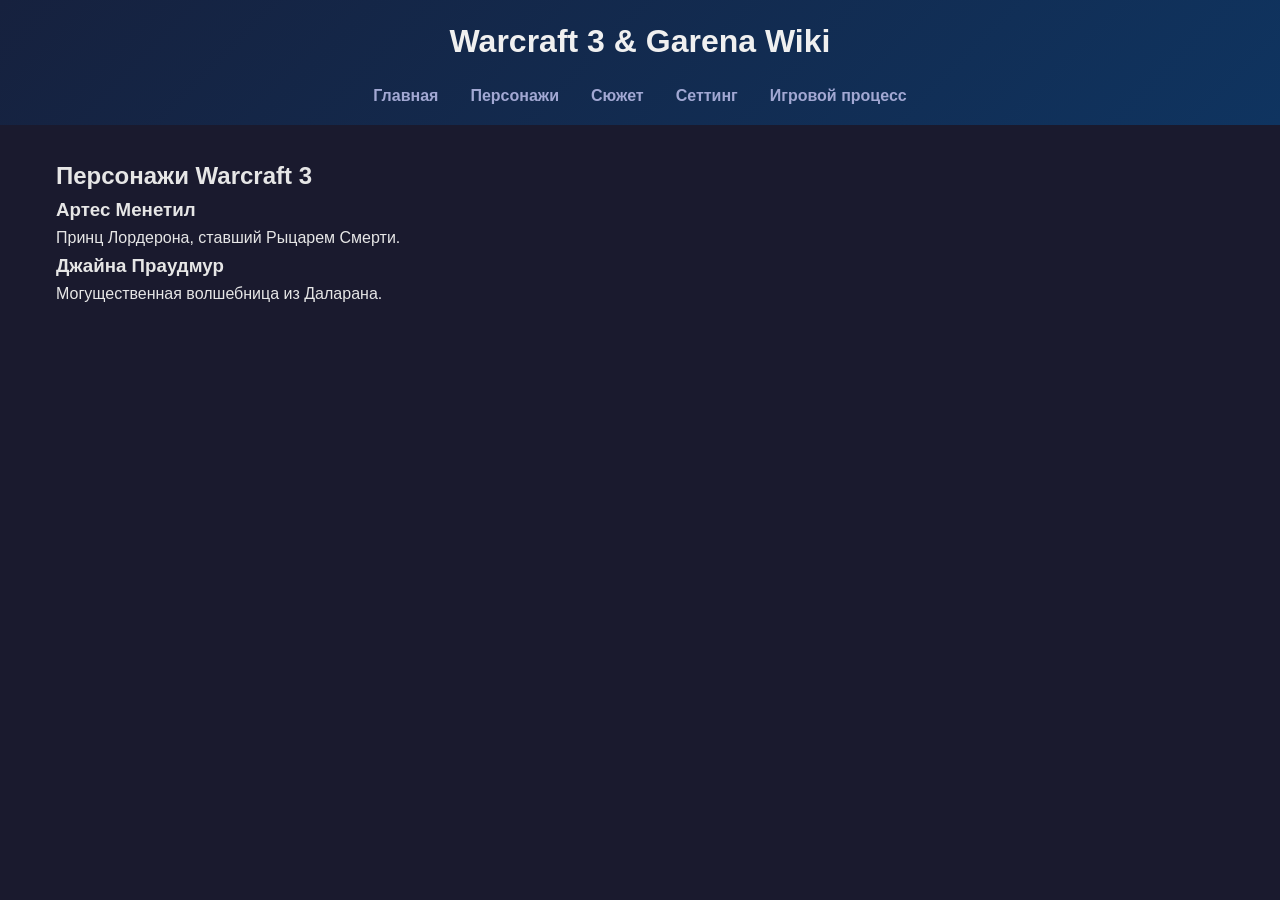
==== characters.html @ 7a8b64fc "Add files via upload" ====
<!DOCTYPE html>
<html lang="ru">
<head>
    <meta charset="UTF-8">
    <meta name="viewport" content="width=device-width, initial-scale=1.0">
    <title>Warcraft 3 & Garena Wiki</title>
    <link rel="stylesheet" href="styles.css">
</head>
<body>
    <header>
        <h1>Warcraft 3 & Garena Wiki</h1>
        <nav>
            <ul>
                <li><a href="index.html">Главная</a></li>
                <li><a href="characters.html">Персонажи</a></li>
                <li><a href="story.html">Сюжет</a></li>
                <li><a href="setting.html">Сеттинг</a></li>
                <li><a href="gameplay.html">Игровой процесс</a></li>
            </ul>
        </nav>
    </header>
    
    <main>
    <h2>Персонажи Warcraft 3</h2>
    <div class="character-grid">
        <div class="character-card">
            <h3>Артес Менетил</h3>
            <p>Принц Лордерона, ставший Рыцарем Смерти.</p>
        </div>
        <div class="character-card">
            <h3>Джайна Праудмур</h3>
            <p>Могущественная волшебница из Даларана.</p>
        </div>
        <!-- Добавьте больше персонажей -->
    </div>
</main>
---- styles.css ----
* {
    margin: 0;
    padding: 0;
    box-sizing: border-box;
}

body {
    font-family: 'Arial', sans-serif;
    line-height: 1.6;
    background-color: #1a1a2e;
    color: #e6e6e6;
}

header {
    background: linear-gradient(135deg, #16213e, #0f3460);
    padding: 1rem 0;
    text-align: center;
}

header h1 {
    color: #f0f0f0;
    margin-bottom: 1rem;
}

nav ul {
    list-style: none;
    display: flex;
    justify-content: center;
    gap: 2rem;
}

nav a {
    color: #a2a8d3;
    text-decoration: none;
    font-weight: bold;
    transition: color 0.3s;
}

nav a:hover {
    color: #f0f0f0;
}

main {
    max-width: 1200px;
    margin: 2rem auto;
    padding: 0 1rem;
}

.intro {
    text-align: center;
    margin-bottom: 3rem;
}

.quick-links {
    background: #16213e;
    padding: 2rem;
    border-radius: 8px;
}

.quick-links h3 {
    color: #a2a8d3;
    margin-bottom: 1rem;
}

.quick-links ul {
    list-style: none;
}

.quick-links li {
    margin-bottom: 0.5rem;
}

.quick-links a {
    color: #89cff0;
    text-decoration: none;
}

.quick-links a:hover {
    color: #f0f0f0;
    text-decoration: underline;
}

footer {
    text-align: center;
    padding: 1rem;
    background: #0f3460;
    margin-top: 3rem;
}

/* Адаптивность */
@media (max-width: 768px) {
    nav ul {
        flex-direction: column;
        gap: 1rem;
    }
    
    .quick-links {
        padding: 1rem;
    }
}
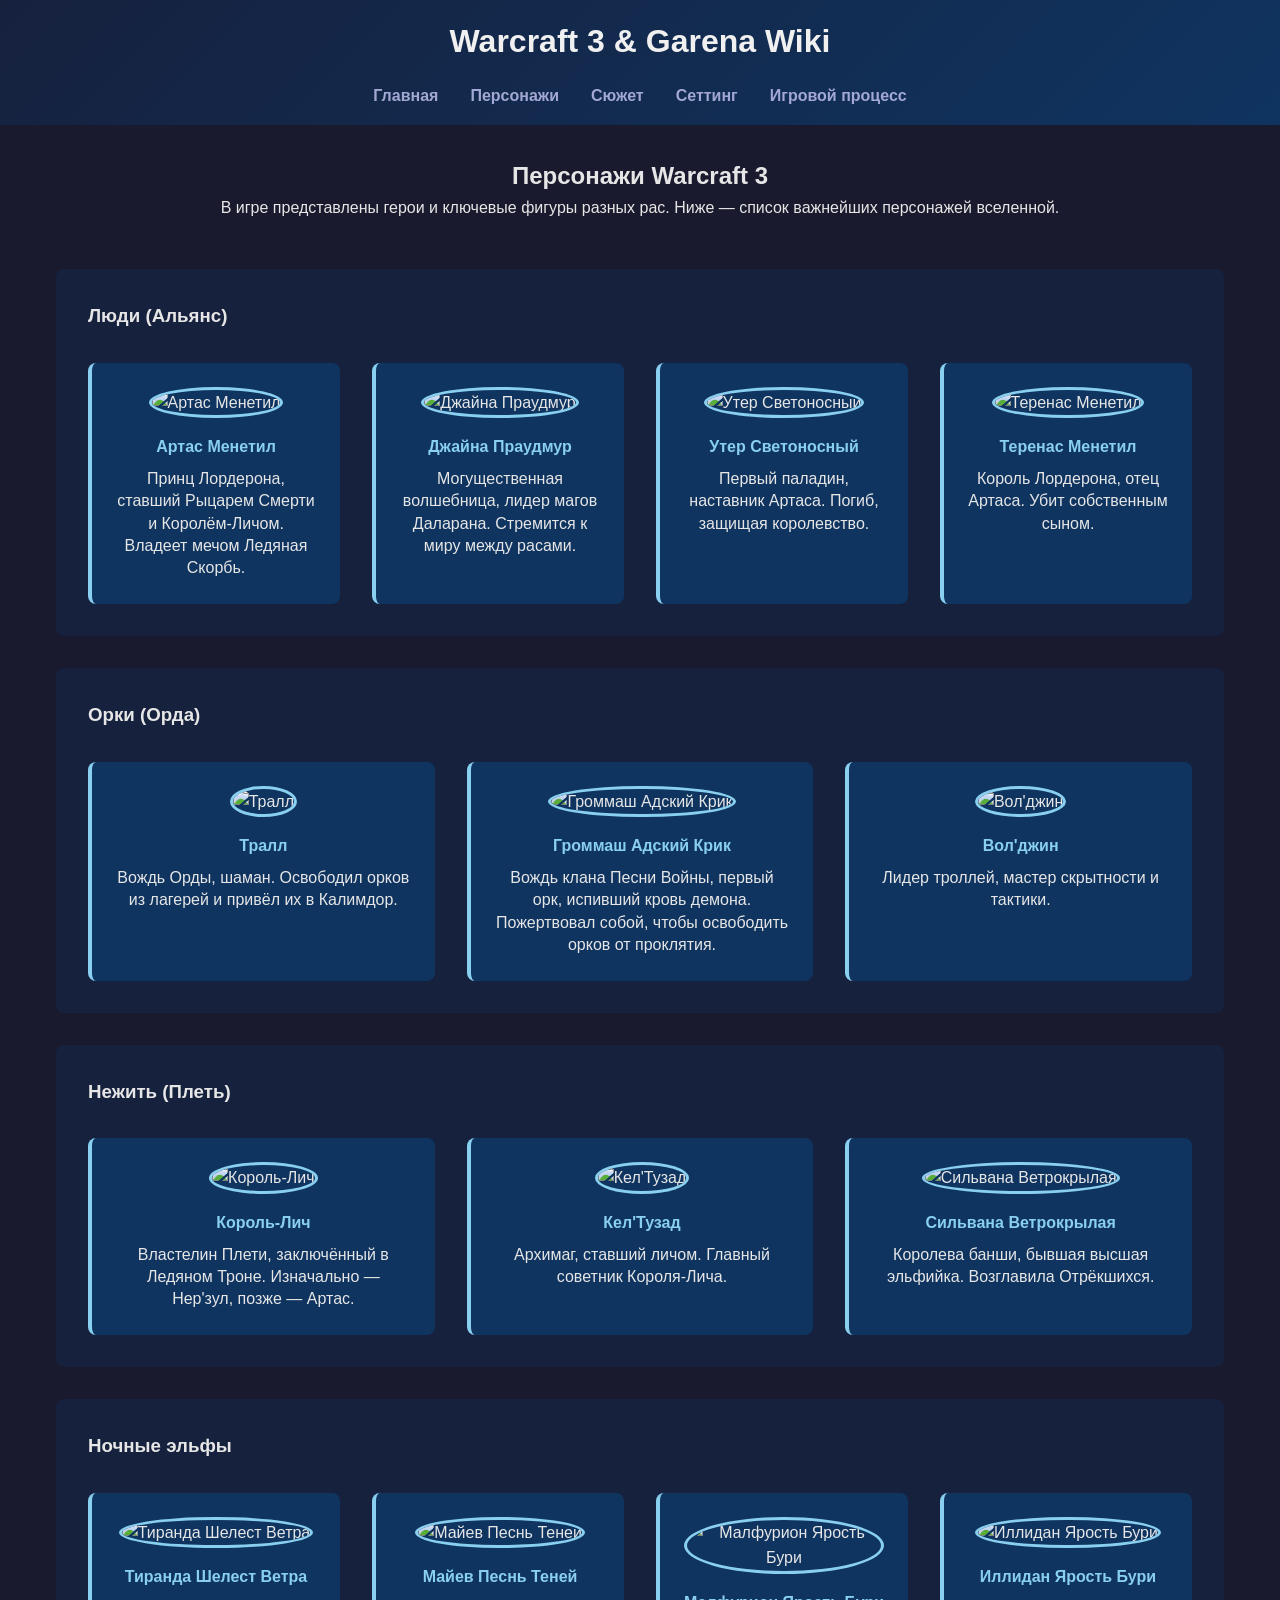
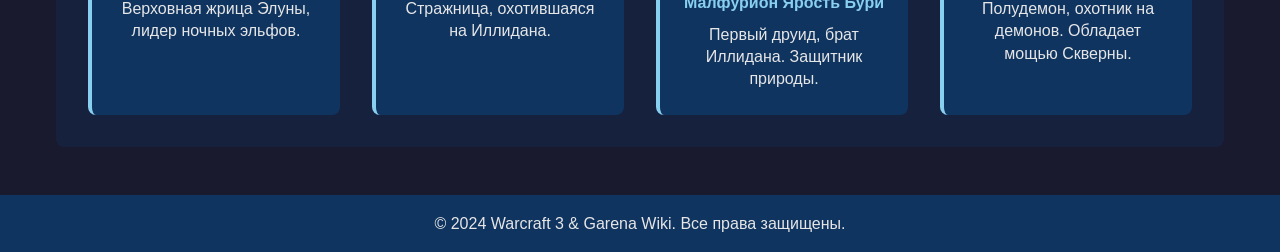
==== commit af271945: "Update characters.html" ====
--- a/characters.html
+++ b/characters.html
@@ -3,7 +3,7 @@
 <head>
     <meta charset="UTF-8">
     <meta name="viewport" content="width=device-width, initial-scale=1.0">
-    <title>Warcraft 3 & Garena Wiki</title>
+    <title>Персонажи Warcraft 3 — Wiki</title>
     <link rel="stylesheet" href="styles.css">
 </head>
 <body>
@@ -19,18 +19,110 @@
             </ul>
         </nav>
     </header>
-    
+
     <main>
-    <h2>Персонажи Warcraft 3</h2>
-    <div class="character-grid">
-        <div class="character-card">
-            <h3>Артес Менетил</h3>
-            <p>Принц Лордерона, ставший Рыцарем Смерти.</p>
-        </div>
-        <div class="character-card">
-            <h3>Джайна Праудмур</h3>
-            <p>Могущественная волшебница из Даларана.</p>
-        </div>
-        <!-- Добавьте больше персонажей -->
-    </div>
-</main>
+        <section class="characters-intro">
+            <h2>Персонажи Warcraft 3</h2>
+            <p>В игре представлены герои и ключевые фигуры разных рас. Ниже — список важнейших персонажей вселенной.</p>
+        </section>
+
+        <section class="race-section">
+            <h3>Люди (Альянс)</h3>
+            <div class="character-grid">
+                <div class="character-card">
+                    <img src="images/artas.jpg" alt="Артас Менетил" width="150">
+                    <h4>Артас Менетил</h4>
+            <p>Принц Лордерона, ставший Рыцарем Смерти и Королём‑Личом. Владеет мечом Ледяная Скорбь.</p>
+                </div>
+                <div class="character-card">
+            <img src="images/jaina.jpg" alt="Джайна Праудмур" width="150">
+            <h4>Джайна Праудмур</h4>
+            <p>Могущественная волшебница, лидер магов Даларана. Стремится к миру между расами.</p>
+                </div>
+                <div class="character-card">
+            <img src="images/uther.jpg" alt="Утер Светоносный" width="150">
+            <h4>Утер Светоносный</h4>
+            <p>Первый паладин, наставник Артаса. Погиб, защищая королевство.</p>
+                </div>
+                <div class="character-card">
+            <img src="images/terenas.jpg" alt="Теренас Менетил" width="150">
+            <h4>Теренас Менетил</h4>
+            <p>Король Лордерона, отец Артаса. Убит собственным сыном.</p>
+                </div>
+            </div>
+        </section>
+
+        <section class="race-section">
+            <h3>Орки (Орда)</h3>
+            <div class="character-grid">
+                <div class="character-card">
+            <img src="images/thrall.jpg" alt="Тралл" width="150">
+            <h4>Тралл</h4>
+            <p>Вождь Орды, шаман. Освободил орков из лагерей и привёл их в Калимдор.</p>
+                </div>
+                <div class="character-card">
+            <img src="images/grom.jpg" alt="Громмаш Адский Крик" width="150">
+            <h4>Громмаш Адский Крик</h4>
+            <p>Вождь клана Песни Войны, первый орк, испивший кровь демона. Пожертвовал собой, чтобы освободить орков от проклятия.</p>
+                </div>
+                <div class="character-card">
+            <img src="images/voljin.jpg" alt="Вол'джин" width="150">
+            <h4>Вол'джин</h4>
+            <p>Лидер троллей, мастер скрытности и тактики.</p>
+                </div>
+            </div>
+        </section>
+
+        <section class="race-section">
+            <h3>Нежить (Плеть)</h3>
+            <div class="character-grid">
+                <div class="character-card">
+            <img src="images/lichking.jpg" alt="Король‑Лич" width="150">
+            <h4>Король‑Лич</h4>
+            <p>Властелин Плети, заключённый в Ледяном Троне. Изначально — Нер'зул, позже — Артас.</p>
+                </div>
+                <div class="character-card">
+            <img src="images/kelthuzad.jpg" alt="Кел'Тузад" width="150">
+            <h4>Кел'Тузад</h4>
+            <p>Архимаг, ставший личом. Главный советник Короля‑Лича.</p>
+                </div>
+                <div class="character-card">
+            <img src="images/sylvanas.jpg" alt="Сильвана Ветрокрылая" width="150">
+            <h4>Сильвана Ветрокрылая</h4>
+            <p>Королева банши, бывшая высшая эльфийка. Возглавила Отрёкшихся.</p>
+                </div>
+            </div>
+        </section>
+
+        <section class="race-section">
+            <h3>Ночные эльфы</h3>
+            <div class="character-grid">
+                <div class="character-card">
+            <img src="images/tyrande.jpg" alt="Тиранда Шелест Ветра" width="150">
+            <h4>Тиранда Шелест Ветра</h4>
+            <p>Верховная жрица Элуны, лидер ночных эльфов.</p>
+                </div>
+                <div class="character-card">
+            <img src="images/maiev.jpg" alt="Майев Песнь Теней" width="150">
+            <h4>Майев Песнь Теней</h4>
+            <p>Стражница, охотившаяся на Иллидана.</p>
+                </div>
+                <div class="character-card">
+            <img src="images/malfurion.jpg" alt="Малфурион Ярость Бури" width="150">
+            <h4>Малфурион Ярость Бури</h4>
+            <p>Первый друид, брат Иллидана. Защитник природы.</p>
+                </div>
+                <div class="character-card">
+            <img src="images/illidan.jpg" alt="Иллидан Ярость Бури" width="150">
+            <h4>Иллидан Ярость Бури</h4>
+            <p>Полудемон, охотник на демонов. Обладает мощью Скверны.</p>
+                </div>
+            </div>
+        </section>
+    </main>
+
+    <footer>
+        <p>&copy; 2024 Warcraft 3 & Garena Wiki. Все права защищены.</p>
+    </footer>
+</body>
+</html>
--- a/styles.css
+++ b/styles.css
@@ -98,3 +98,184 @@
         padding: 1rem;
     }
 }
+.character-grid {
+    display: grid;
+    grid-template-columns: repeat(auto-fit, minmax(250px, 1fr));
+    gap: 1.5rem;
+    margin-top: 2rem;
+}
+
+.character-card {
+    background: #16213e;
+    padding: 1.5rem;
+    border-radius: 8px;
+    border-left: 4px solid #89cff0;
+}
+/* Стили для страницы сюжета */
+.story-intro {
+    text-align: center;
+    margin-bottom: 3rem;
+}
+
+.campaigns,
+.frozen-throne {
+    background: #16213e;
+    padding: 2rem;
+    border-radius: 8px;
+    margin-bottom: 2rem;
+}
+
+.campaign-chapter {
+    margin-bottom: 1.5rem;
+}
+
+.campaign-chapter h4 {
+    color: #89cff0;
+    margin-bottom: 0.5rem;
+}
+
+.key-events {
+    background: #0f3460;
+    padding: 2rem;
+    border-radius: 8px;
+}
+
+.key-events ul {
+    list-style-position: inside;
+    margin-top: 1rem;
+}
+
+.key-events li {
+    margin-bottom: 0.5rem;
+}
+/* Стили для страницы сеттинга */
+.setting-intro {
+    text-align: center;
+    margin-bottom: 3rem;
+}
+
+.continents,
+.races,
+.key-locations {
+    background: #16213e;
+    padding: 2rem;
+    border-radius: 8px;
+    margin-bottom: 2rem;
+}
+
+.continent-card,
+.race-card {
+    background: #0f3460;
+    padding: 1.5rem;
+    border-radius: 6px;
+    margin-bottom: 1rem;
+}
+
+.continent-card h4,
+.race-card h4 {
+    color: #89cff0;
+    margin-bottom: 0.5rem;
+}
+
+.race-grid {
+    display: grid;
+    grid-template-columns: repeat(auto-fit, minmax(250px, 1fr));
+    gap: 1.5rem;
+}
+
+.key-locations ul {
+    list-style-position: inside;
+    margin-top: 1rem;
+}
+
+.key-locations li {
+    margin-bottom: 0.7rem;
+}
+/* Стили для страницы игрового процесса */
+.gameplay-intro {
+    text-align: center;
+    margin-bottom: 3rem;
+}
+
+.core-mechanics,
+.heroes,
+.game-modes,
+.tips {
+    background: #16213e;
+    padding: 2rem;
+    border-radius: 8px;
+    margin-bottom: 2rem;
+}
+
+.mechanic-card,
+.mode-card {
+    background: #0f3460;
+    padding: 1.5rem;
+    border-radius: 6px;
+    margin-bottom: 1rem;
+}
+
+.mechanic-card h4,
+.mode-card h4 {
+    color: #89cff0;
+    margin-bottom: 0.5rem;
+}
+
+.tips ol {
+    list-style-position: inside;
+    margin-top: 1rem;
+}
+
+.tips li {
+    margin-bottom: 0.7rem;
+}
+
+.heroes ul,
+.game-modes ul {
+    list-style-position: inside;
+    margin-top: 1rem;
+}
+
+.heroes li,
+.game-modes li {
+    margin-bottom: 0.5rem;
+}
+/* Стили для страницы персонажей */
+.characters-intro {
+    text-align: center;
+    margin-bottom: 3rem;
+}
+
+.race-section {
+    background: #16213e;
+    padding: 2rem;
+    border-radius: 8px;
+    margin-bottom: 2rem;
+}
+
+.character-grid {
+    display: grid;
+    grid-template-columns: repeat(auto-fit, minmax(250px, 1fr));
+    gap: 2rem;
+}
+
+.character-card {
+    background: #0f3460;
+    padding: 1.5rem;
+    border-radius: 8px;
+    text-align: center;
+}
+
+.character-card img {
+    border-radius: 50%;
+    border: 3px solid #89cff0;
+}
+
+.character-card h4 {
+    color: #89cff0;
+    margin: 1rem 0 0.5rem;
+}
+
+.character-card p {
+    line-height: 1.4;
+}
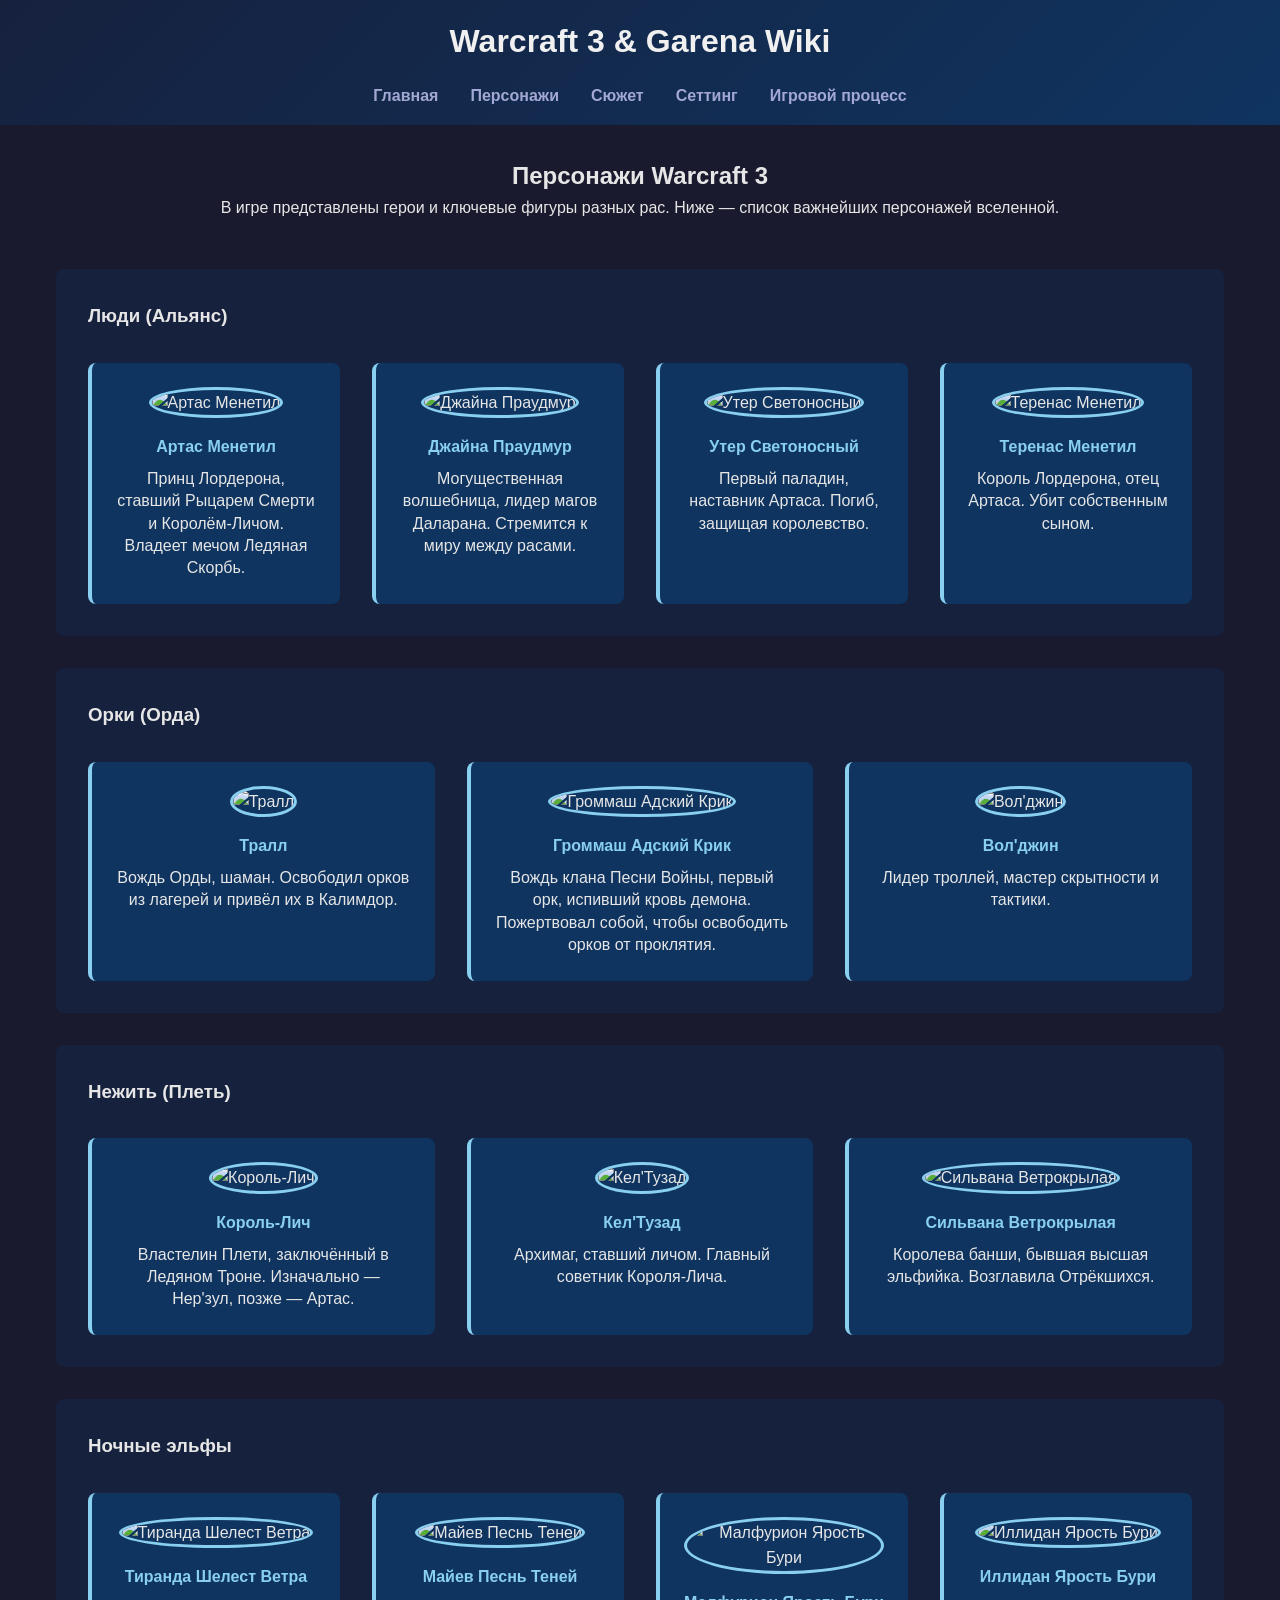
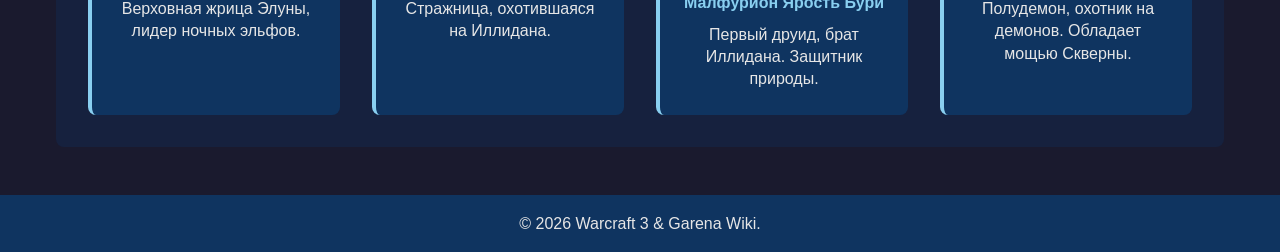
==== commit 7d10c211: "Update characters.html" ====
--- a/characters.html
+++ b/characters.html
@@ -122,7 +122,7 @@
     </main>
 
     <footer>
-        <p>&copy; 2024 Warcraft 3 & Garena Wiki. Все права защищены.</p>
+        <p>&copy; 2026 Warcraft 3 & Garena Wiki.</p>
     </footer>
 </body>
 </html>
